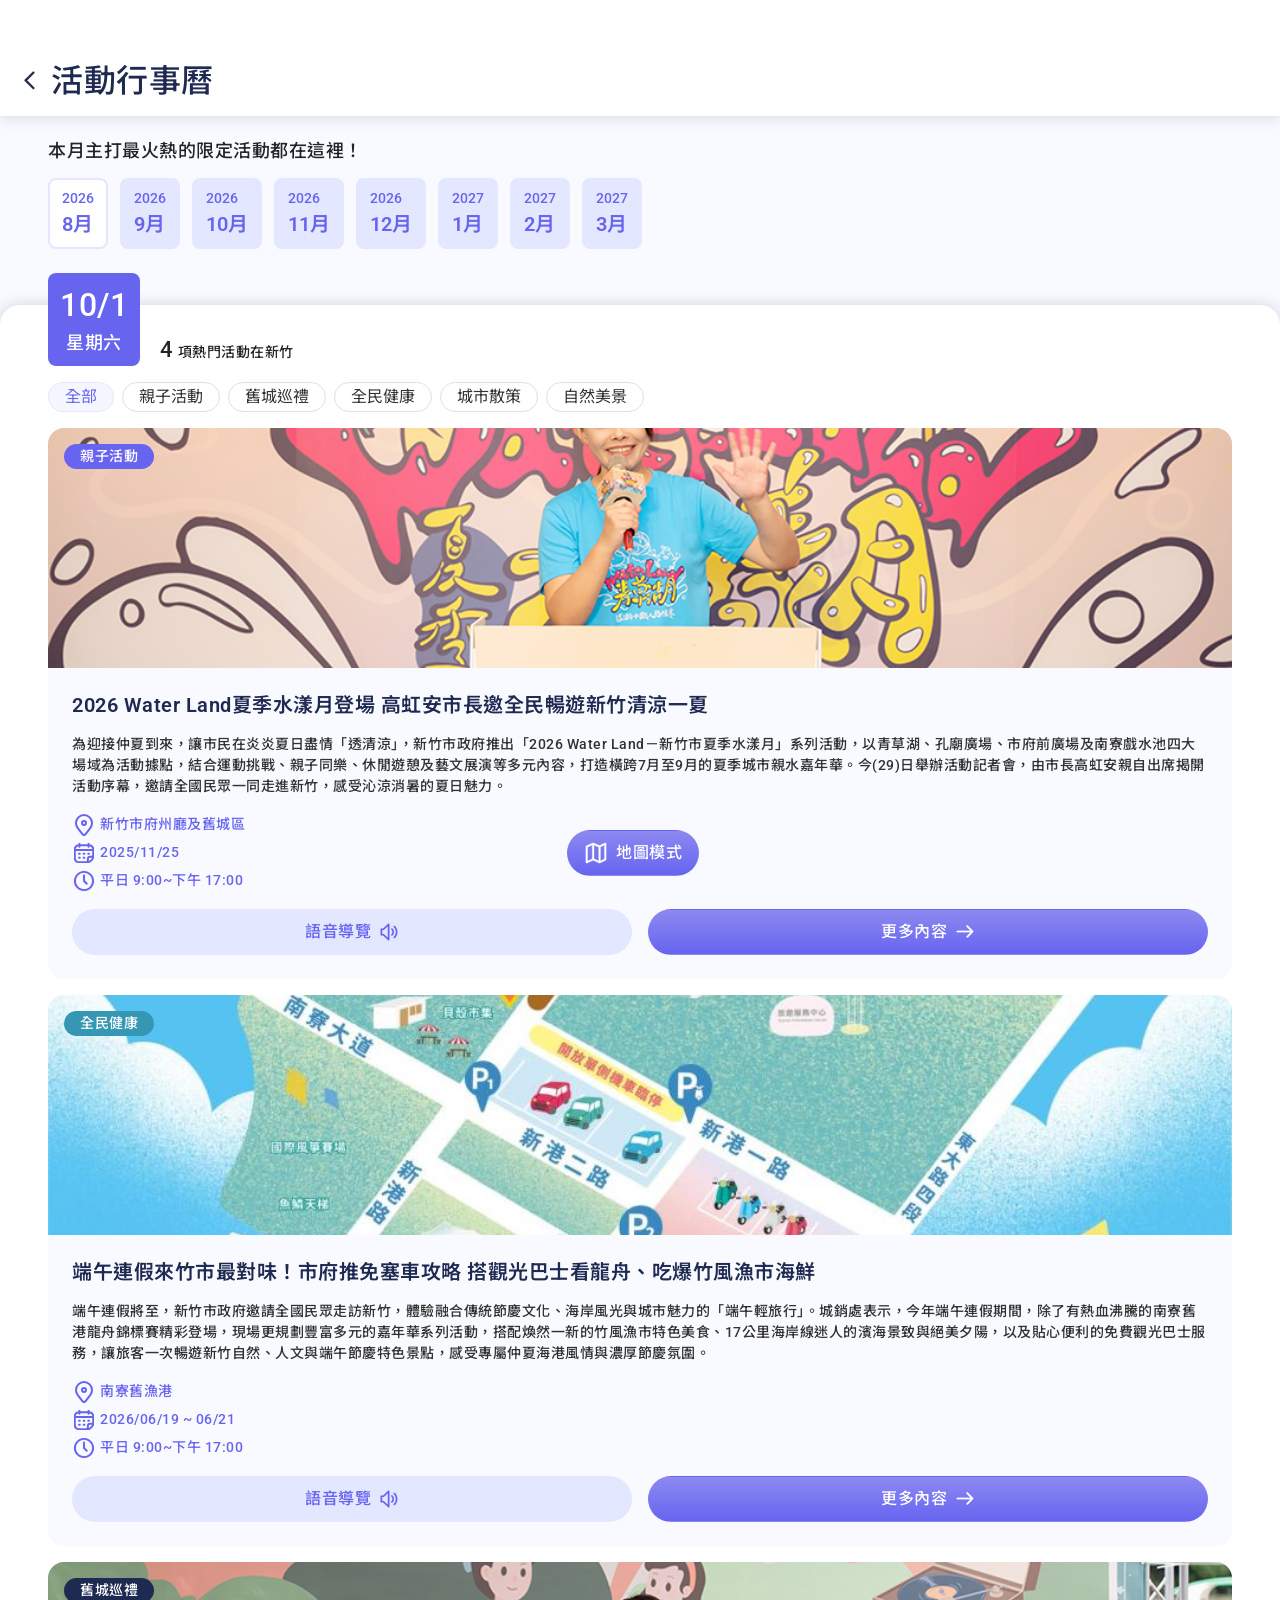
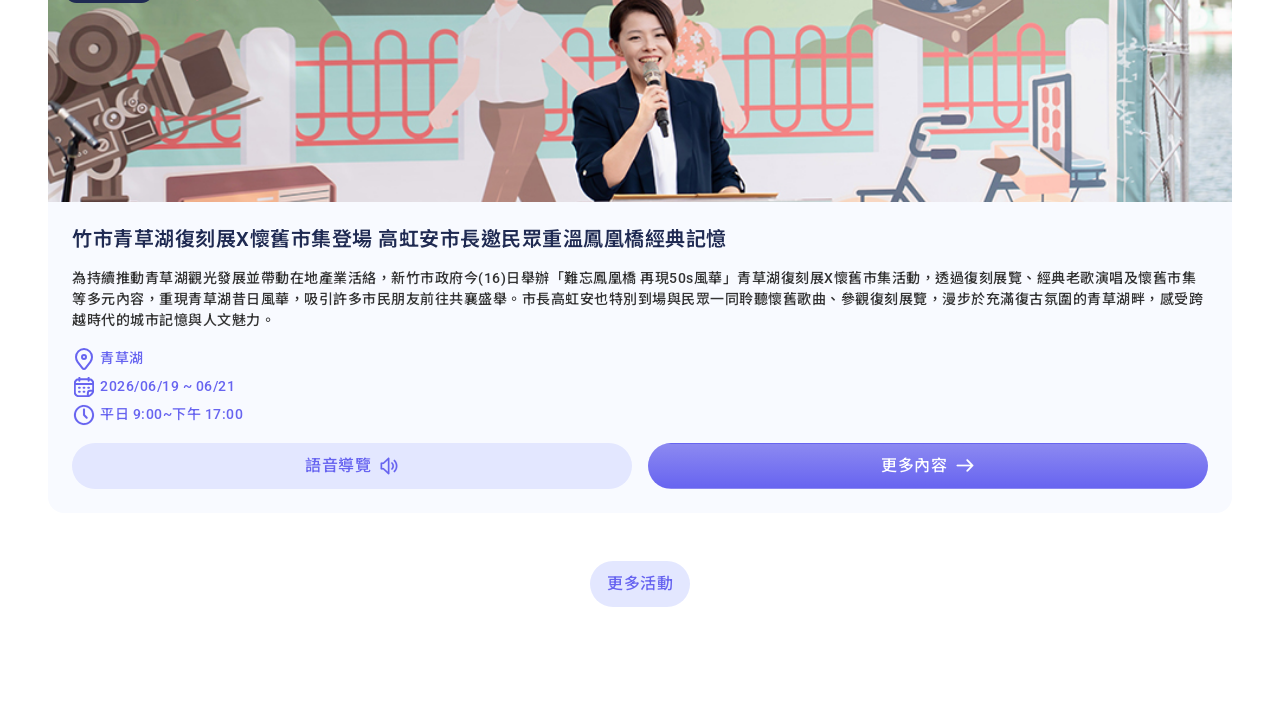
==== index.html @ bbafa321 "上傳檔案" ====
<!DOCTYPE html>
<html lang="zh-Hant-TW">
<head>
    <title>新竹通</title>
    <meta charset="utf-8">
    <meta http-equiv="X-UA-Compatible" content="IE=edge">
    <meta name="viewport" content="width=device-width, initial-scale=1">
    <meta name="keywords" content="新竹通">
    <meta name="description" content="新竹通" />
    <meta http-equiv="X-UA-Compatible" content="IE=edge">

    <meta property="og:site_name" content="新竹通" />
    <meta property="og:image" content="assets/images/fb-img.png" />
    <!--分享設定-->
    <link rel="icon" href="assets/images/favicon.ico" type="image/ico" />
    <!--iconfont設定-->
    <link rel="stylesheet" href="assets/style/all.css">
    <!--css設定-->
</head>

<body>
	<!--頁面開始-->
	<div class="wrapper">
		<!--版頭開始-->
<header class="header position-fixed">
    <h1 class="header-title"><img src="./assets/images/ic-back.svg" alt="桃園好農logo" class="me-3">活動行事曆</h1>
</header>
<!--版頭結束-->
		<main class="main">
			<!--內容區塊開始-->
<div class="calendar">
	<!--固定主要按鈕-->
	<a href="map.html" class="calendar-main-btn btn btn-main">
		<img src="./assets/images/ic-map.svg" alt="icon" class="me-2">地圖模式
	</a>
	<!--內容開始-->
	<div class="container">
		<h2 class="fs-4 mb-3">本月主打最火熱的限定活動都在這裡！</h2>

		<div class="calendar-tabs mb-4 scrollbar" role="tablist">
			<button class="calendar-tabs-link active" data-bs-toggle="tab" type="button" role="tab" title="2026年8月">
				<span>2026</span>
				<p>8月</p>
			</button>
			<button class="calendar-tabs-link" data-bs-toggle="tab" type="button" role="tab" title="2026年8月">
				<span>2026</span>
				<p>9月</p>
			</button>
			<button class="calendar-tabs-link" data-bs-toggle="tab" type="button" role="tab" title="2026年10月">
				<span>2026</span>
				<p>10月</p>
			</button>
			<button class="calendar-tabs-link" data-bs-toggle="tab" type="button" role="tab"
				title="2026年11月"><span>2026</span>
				<p>11月</p>
			</button>
			<button class="calendar-tabs-link" data-bs-toggle="tab" type="button" role="tab"
				title="2026年12月"><span>2026</span>
				<p>12月</p>
			</button>
			<button class="calendar-tabs-link" data-bs-toggle="tab" type="button" role="tab"
				title="2027年1月"><span>2027</span>
				<p>1月</p>
			</button>
			<button class="calendar-tabs-link" data-bs-toggle="tab" type="button" role="tab"
				title="2027年2月"><span>2027</span>
				<p>2月</p>
			</button>
			<button class="calendar-tabs-link" data-bs-toggle="tab" type="button" role="tab"
				title="2027年3月"><span>2027</span>
				<p>3月</p>
			</button>
		</div>
	</div>
	<div class="calendar-container">
		<div class="container">
			<div class="calendar-today mb-3">
				<div class="calendar-today-date">
					<span>10/1</span>
					<p>星期六</p>
				</div>
				<p><span class="m-1">4</span>項熱門活動在新竹</p>
			</div>
			<div class="calendar-tags scrollbar mb-3 js-ctags">
				<button type="button" class="btn calendar-tags-btn active" data-bs-toggle="button" data-con="all">
					全部
				</button>
				<button type="button" class="btn calendar-tags-btn" data-bs-toggle="button">
					親子活動
				</button>
				<button type="button" class="btn calendar-tags-btn" data-bs-toggle="button">
					舊城巡禮
				</button>
				<button type="button" class="btn calendar-tags-btn" data-bs-toggle="button">
					全民健康
				</button>
				<button type="button" class="btn calendar-tags-btn" data-bs-toggle="button">
					城市散策
				</button>
				<button type="button" class="btn calendar-tags-btn" data-bs-toggle="button">
					自然美景
				</button>
			</div>
			<div class="calendar-event mb-3">
				<div class="calendar-event-tag bg-primary">親子活動</div>
				<div class="calendar-event-img">
					<img src="./assets/images/event-demo.jpg" alt="活動照">
				</div>
				<div class="calendar-event-body">
					<h3 class="calendar-title">
						2026 Water Land夏季水漾月登場 高虹安市長邀全民暢遊新竹清涼一夏
					</h3>
					<p class="calendar-event-con mb-3">
						為迎接仲夏到來，讓市民在炎炎夏日盡情「透清涼」，新竹市政府推出「2026 Water
						Land－新竹市夏季水漾月」系列活動，以青草湖、孔廟廣場、市府前廣場及南寮戲水池四大場域為活動據點，結合運動挑戰、親子同樂、休閒遊憩及藝文展演等多元內容，打造橫跨7月至9月的夏季城市親水嘉年華。今(29)日舉辦活動記者會，由市長高虹安親自出席揭開活動序幕，邀請全國民眾一同走進新竹，感受沁涼消暑的夏日魅力。
					</p>
					<ul class="calendar-event-info mb-3">
						<li><img src="./assets/images/ic-locate.svg" alt="icon">新竹市府州廳及舊城區</li>
						<li><img src="./assets/images/ic-calendar.svg" alt="icon">2025/11/25</li>
						<li><img src="./assets/images/ic-time.svg" alt="icon">平日 9:00~下午 17:00</li>
					</ul>
					<div class="row gx-3">
						<div class="col-6">
							<a href="#" class="btn btn-basic w-100">
								語音導覽<img src="./assets/images/ic-voice.svg" alt="icon" class="ms-2">
							</a>
						</div>
						<div class="col-6">
							<a href="#" class="btn btn-main w-100">
								更多內容<img src="./assets/images/ic-go.svg" alt="icon" class="ms-2">
							</a>
						</div>
					</div>
				</div>
			</div>
			<div class="calendar-event mb-3">
				<div class="calendar-event-tag bg-secondary">全民健康</div>
				<div class="calendar-event-img">
					<img src="./assets/images/event-demo1.jpg" alt="活動照">
				</div>
				<div class="calendar-event-body">
					<h3 class="calendar-title">
						端午連假來竹市最對味！市府推免塞車攻略 搭觀光巴士看龍舟、吃爆竹風漁市海鮮
					</h3>
					<p class="calendar-event-con mb-3">
						端午連假將至，新竹市政府邀請全國民眾走訪新竹，體驗融合傳統節慶文化、海岸風光與城市魅力的「端午輕旅行」。城銷處表示，今年端午連假期間，除了有熱血沸騰的南寮舊港龍舟錦標賽精彩登場，現場更規劃豐富多元的嘉年華系列活動，搭配煥然一新的竹風漁市特色美食、17公里海岸線迷人的濱海景致與絕美夕陽，以及貼心便利的免費觀光巴士服務，讓旅客一次暢遊新竹自然、人文與端午節慶特色景點，感受專屬仲夏海港風情與濃厚節慶氛圍。
					</p>
					<ul class="calendar-event-info mb-3">
						<li><img src="./assets/images/ic-locate.svg" alt="icon">南寮舊漁港</li>
						<li><img src="./assets/images/ic-calendar.svg" alt="icon">2026/06/19 ~ 06/21</li>
						<li><img src="./assets/images/ic-time.svg" alt="icon">平日 9:00~下午 17:00</li>
					</ul>
					<div class="row gx-3">
						<div class="col-6">
							<a href="#" class="btn btn-basic w-100">
								語音導覽<img src="./assets/images/ic-voice.svg" alt="icon" class="ms-2">
							</a>
						</div>
						<div class="col-6">
							<a href="#" class="btn btn-main w-100">
								更多內容<img src="./assets/images/ic-go.svg" alt="icon" class="ms-2">
							</a>
						</div>
					</div>
				</div>
			</div>
			<div class="calendar-event mb-5">
				<div class="calendar-event-tag bg-tertiary">舊城巡禮</div>
				<div class="calendar-event-img">
					<img src="./assets/images/event-demo2.jpg" alt="活動照">
				</div>
				<div class="calendar-event-body">
					<h3 class="calendar-title">
						竹市青草湖復刻展X懷舊市集登場 高虹安市長邀民眾重溫鳳凰橋經典記憶
					</h3>
					<p class="calendar-event-con mb-3">
						為持續推動青草湖觀光發展並帶動在地產業活絡，新竹市政府今(16)日舉辦「難忘鳳凰橋
						再現50s風華」青草湖復刻展X懷舊市集活動，透過復刻展覽、經典老歌演唱及懷舊市集等多元內容，重現青草湖昔日風華，吸引許多市民朋友前往共襄盛舉。市長高虹安也特別到場與民眾一同聆聽懷舊歌曲、參觀復刻展覽，漫步於充滿復古氛圍的青草湖畔，感受跨越時代的城市記憶與人文魅力。
					</p>
					<ul class="calendar-event-info mb-3">
						<li><img src="./assets/images/ic-locate.svg" alt="icon">青草湖</li>
						<li><img src="./assets/images/ic-calendar.svg" alt="icon">2026/06/19 ~ 06/21</li>
						<li><img src="./assets/images/ic-time.svg" alt="icon">平日 9:00~下午 17:00</li>
					</ul>
					<div class="row gx-3">
						<div class="col-6">
							<a href="#" class="btn btn-basic w-100">
								語音導覽<img src="./assets/images/ic-voice.svg" alt="icon" class="ms-2">
							</a>
						</div>
						<div class="col-6">
							<a href="#" class="btn btn-main w-100">
								更多內容<img src="./assets/images/ic-go.svg" alt="icon" class="ms-2">
							</a>
						</div>
					</div>
				</div>
			</div>
			<div class="d-flex justify-content-center">
				<a href="#" class="btn btn-basic">
					更多活動
				</a>
			</div>
		</div>
	</div>
</div>
		</main>
	</div>
	<!-- SCRIPTS -->
<script src="assets/js/jquery-3.7.1.min.js"></script>
<script src="assets/js/bootstrap.bundle.min.js"></script>
<!--自訂-->
<script>
    $(function () {
        //------tags切換
        $('.js-ctags').on('click', '.calendar-tags-btn', function () {
    const $wrap = $(this).closest('.js-ctags');
    const $allBtn = $wrap.find('[data-con="all"]');

    // 等 Bootstrap 處理完 active 狀態
    setTimeout(() => {

        // 點擊的是「全部」
        if ($(this).is('[data-con="all"]')) {

            $wrap.find('.calendar-tags-btn')
                .not($allBtn)
                .removeClass('active')
                .attr('aria-pressed', 'false');

            $allBtn
                .addClass('active')
                .attr('aria-pressed', 'true');

            return;
        }

        // 點擊其他 Tag
        $allBtn.removeClass('active')
               .attr('aria-pressed', 'false');

        // 檢查是否還有其他 active Tag
        const activeCount = $wrap.find(
            '.calendar-tags-btn.active:not([data-con="all"])'
        ).length;

        // 如果都沒選，恢復「全部」
        if (activeCount === 0) {
            $allBtn
                .addClass('active')
                .attr('aria-pressed', 'true');
        }
    }, 0);
});
    });
</script>
</body>

</html>
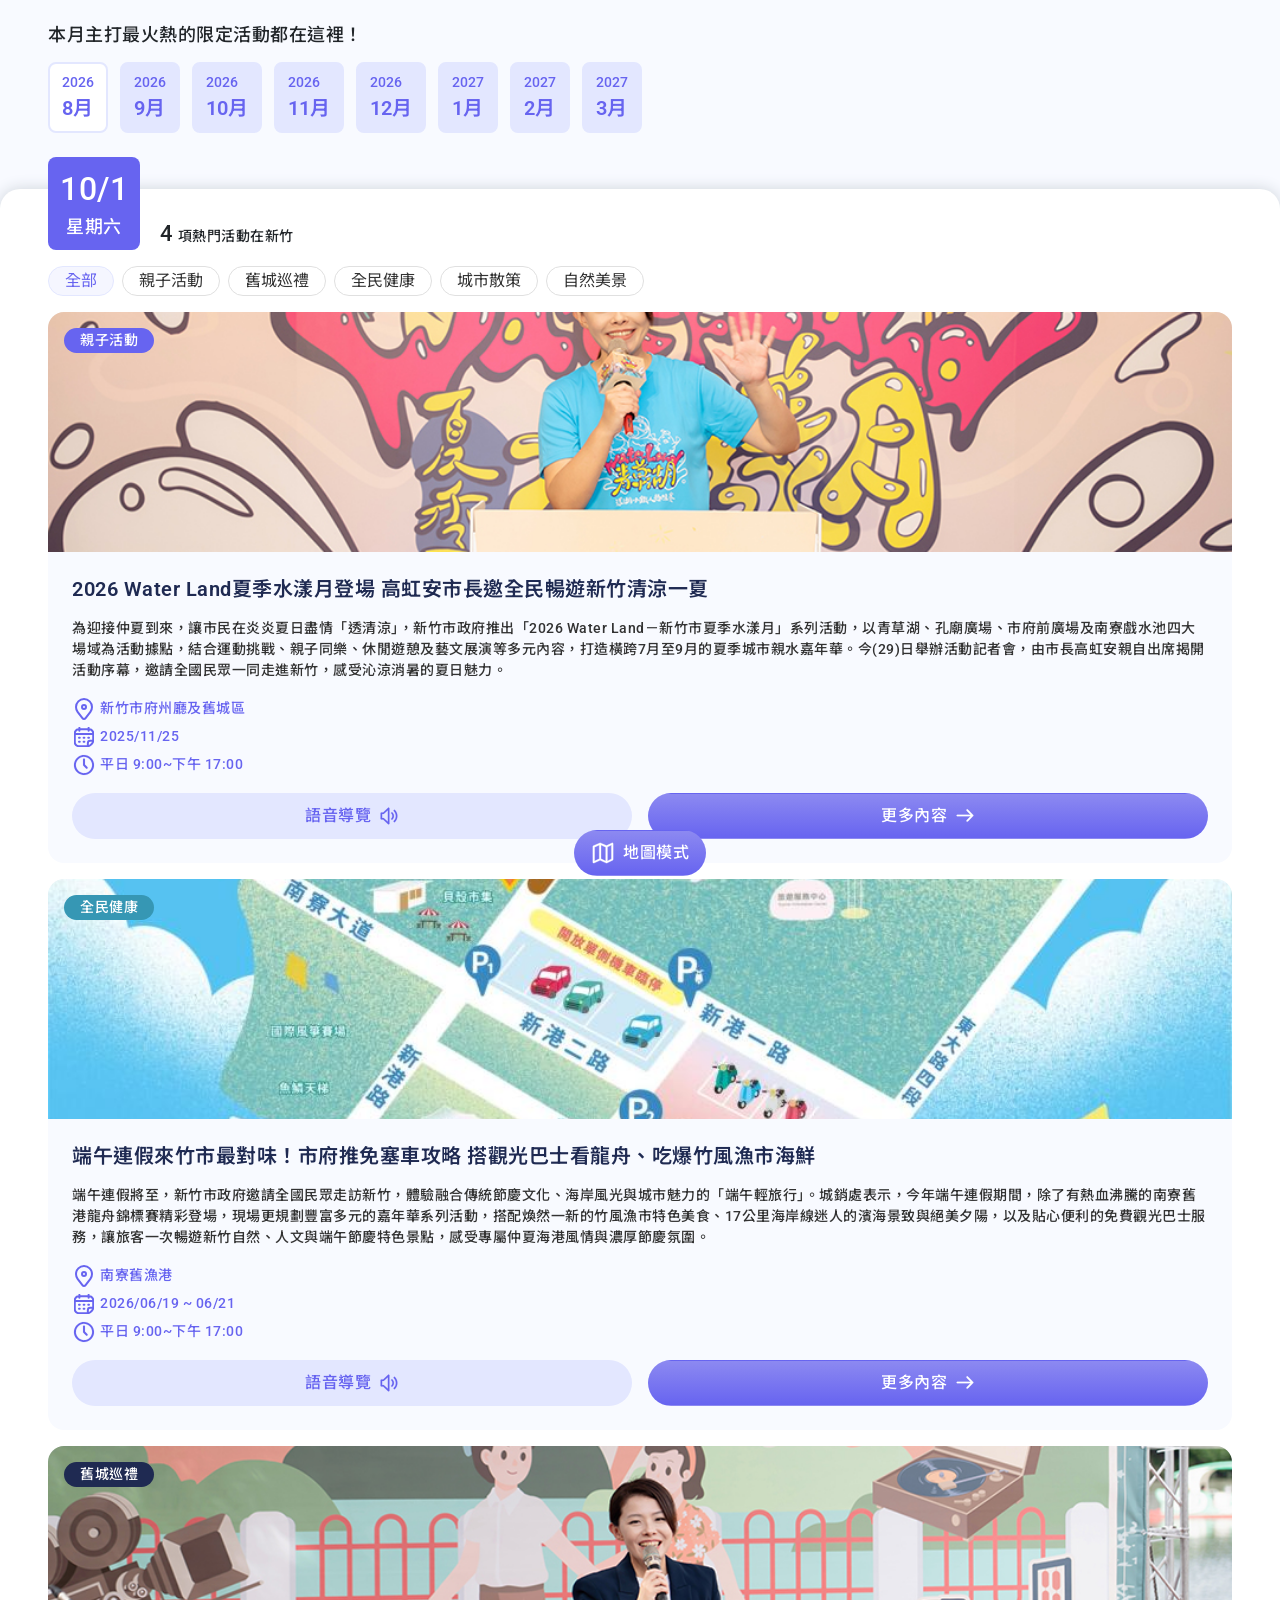
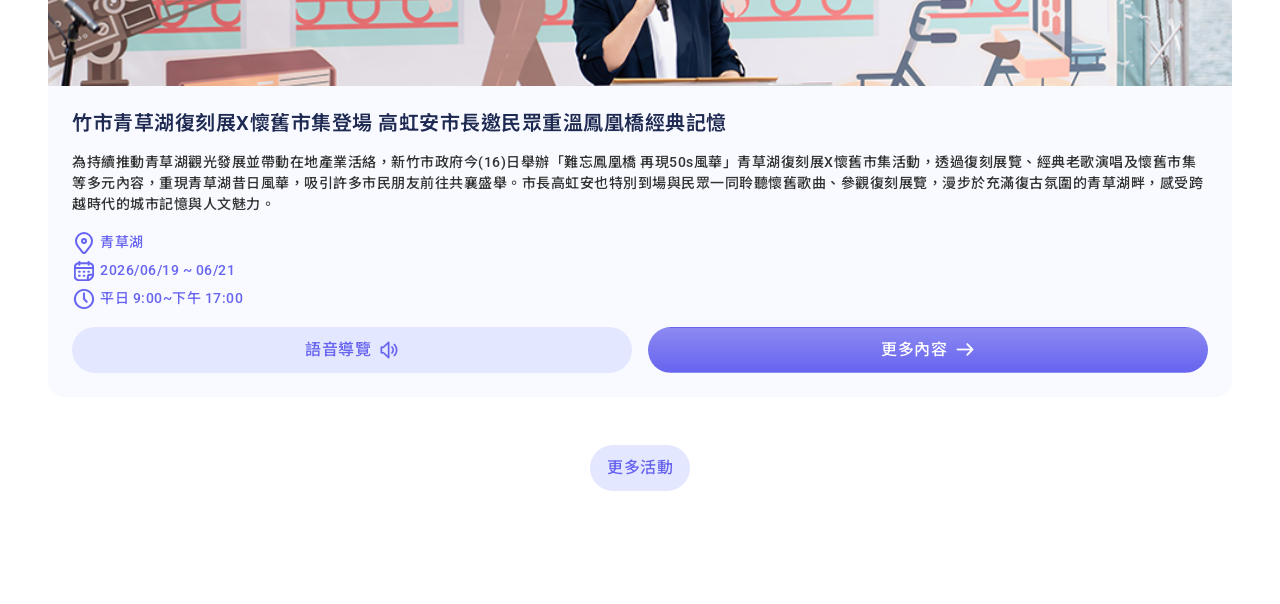
==== commit 8502e877: "刪除版頭" ====
--- a/index.html
+++ b/index.html
@@ -21,11 +21,6 @@
 <body>
 	<!--頁面開始-->
 	<div class="wrapper">
-		<!--版頭開始-->
-<header class="header position-fixed">
-    <h1 class="header-title"><img src="./assets/images/ic-back.svg" alt="桃園好農logo" class="me-3">活動行事曆</h1>
-</header>
-<!--版頭結束-->
 		<main class="main">
 			<!--內容區塊開始-->
 <div class="calendar">
